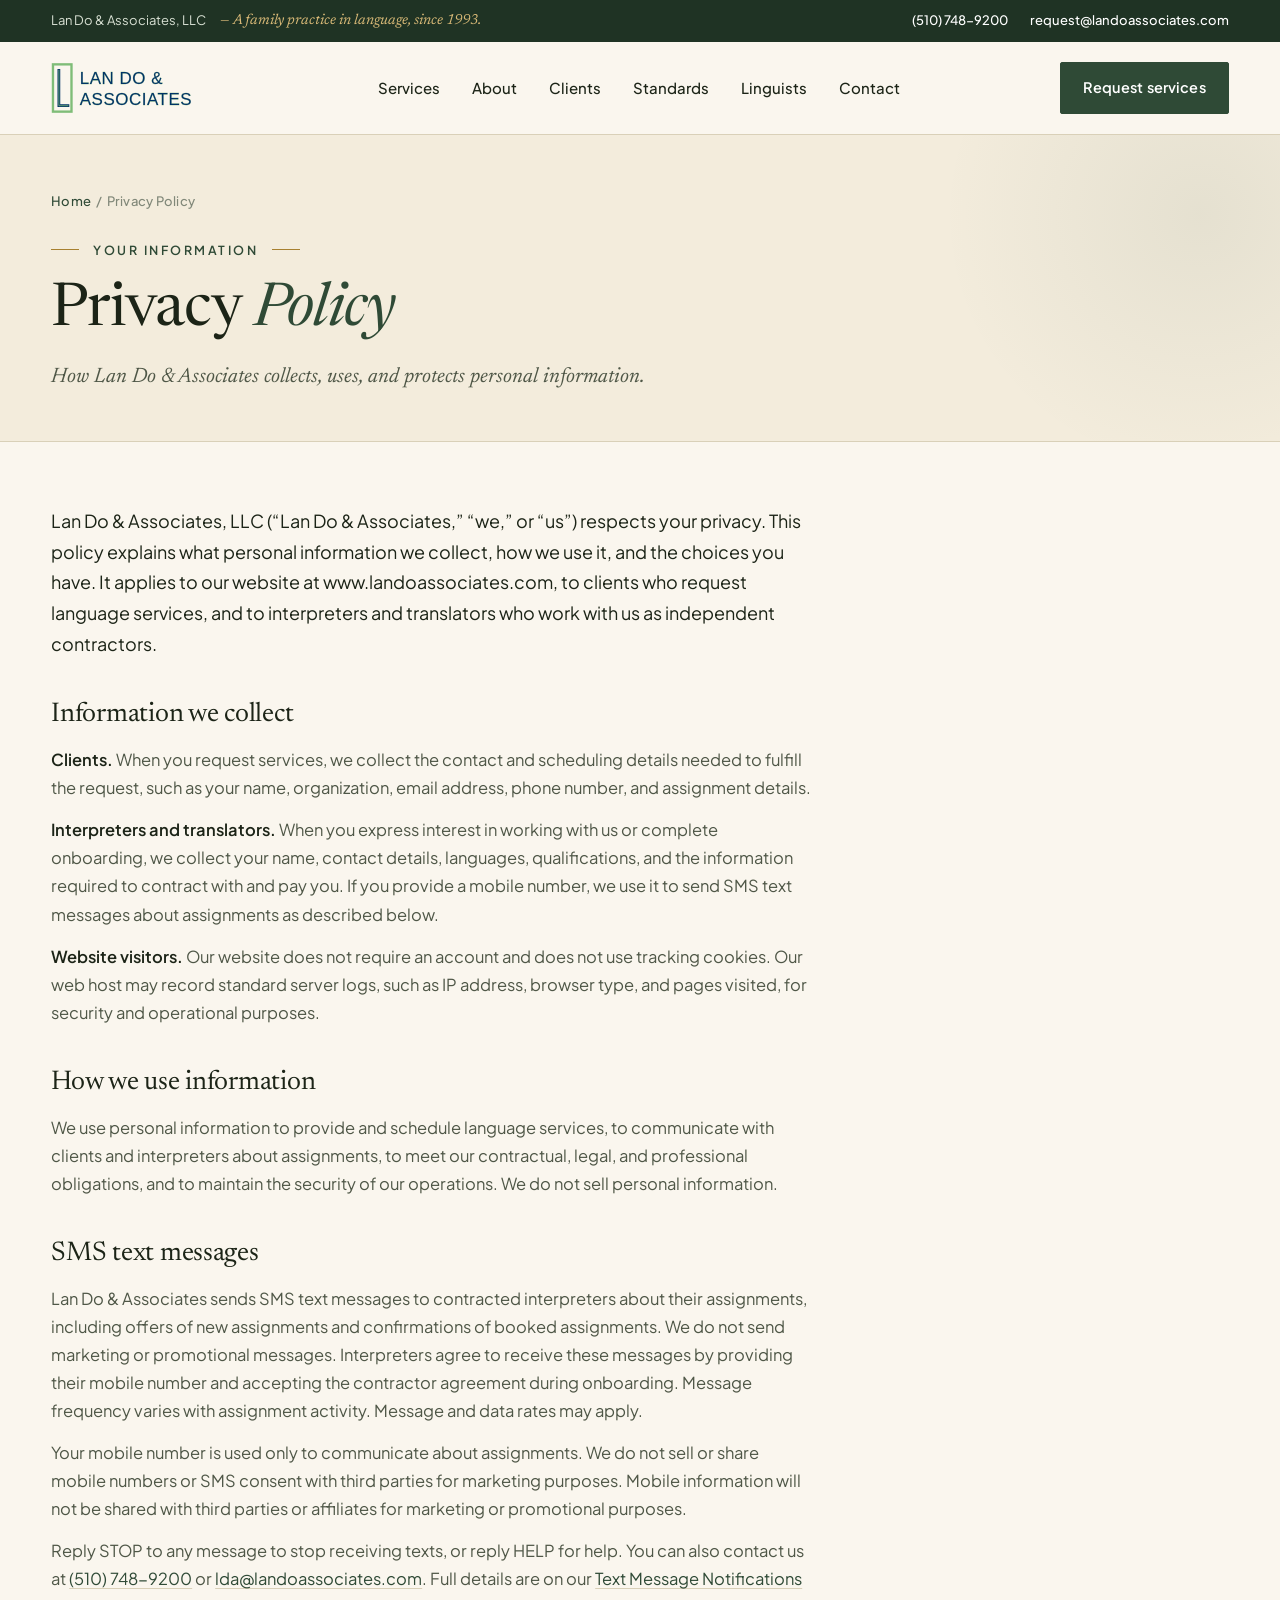
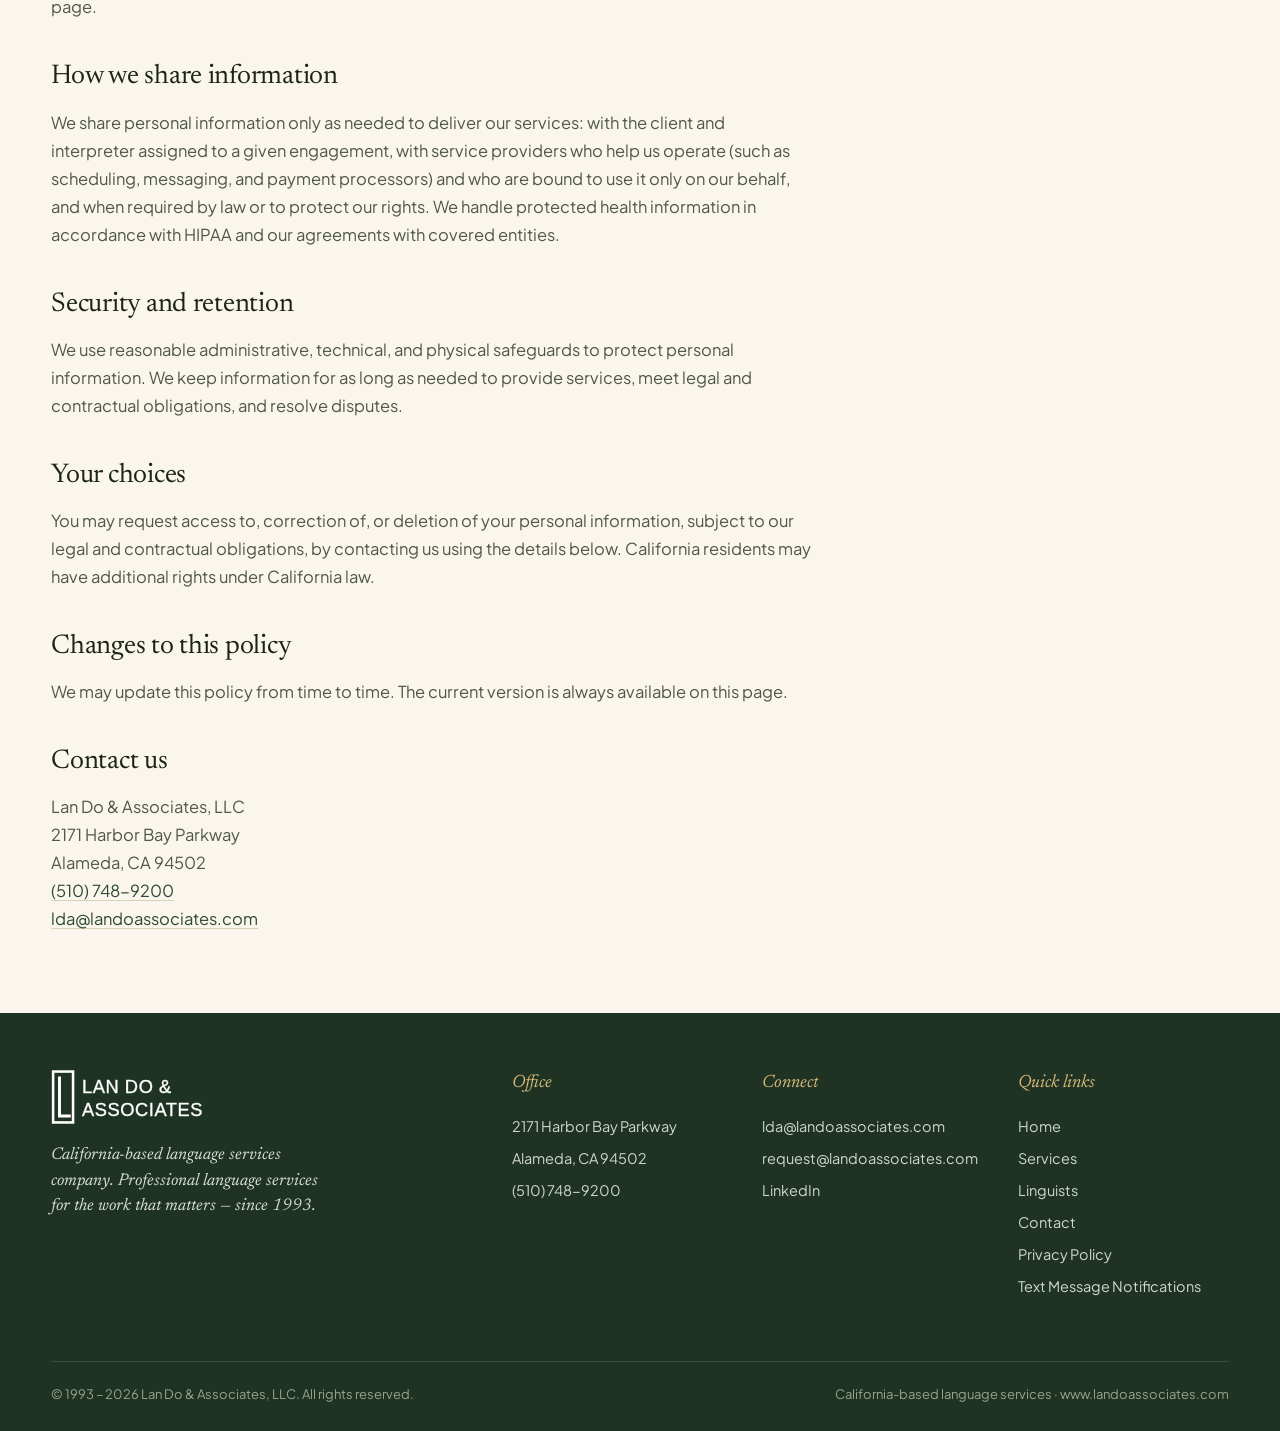
==== privacy/index.html @ 436f28d6 "Add SMS notifications and privacy policy pages for Twilio verification - /sms/: Text Message Notific" ====
<!DOCTYPE html>

<html lang="en">
<head>
<meta charset="UTF-8">
<meta name="viewport" content="width=device-width, initial-scale=1.0">
<title>Privacy Policy | Lan Do &amp; Associates</title>
<meta name="description" content="How Lan Do &amp; Associates collects, uses, and protects personal information from clients, interpreters, and website visitors, including mobile numbers used for SMS notifications.">
<link rel="canonical" href="https://www.landoassociates.com/privacy/">
<meta name="robots" content="index, follow">

<meta property="og:type" content="website">
<meta property="og:site_name" content="Lan Do &amp; Associates">
<meta property="og:title" content="Privacy Policy | Lan Do &amp; Associates">
<meta property="og:description" content="How Lan Do &amp; Associates collects, uses, and protects personal information.">
<meta property="og:url" content="https://www.landoassociates.com/privacy/">

<link rel="icon" type="image/svg+xml" href='data:image/svg+xml;utf8,<svg xmlns="http://www.w3.org/2000/svg" viewBox="0 0 64 64"><rect x="4" y="4" width="56" height="56" fill="%23faf6ee" stroke="%237fbd78" stroke-width="4"/><path d="M20 14V50H48" fill="none" stroke="%23003366" stroke-width="7" stroke-linecap="square" stroke-linejoin="miter"/><path d="M20 14V50H48" fill="none" stroke="%237fbd78" stroke-width="2" stroke-linecap="square" stroke-linejoin="miter"/></svg>'>
<link rel="preconnect" href="https://fonts.googleapis.com">
<link rel="preconnect" href="https://fonts.gstatic.com" crossorigin>
<link href="https://fonts.googleapis.com/css2?family=Newsreader:ital,opsz,wght@0,6..72,300..600;1,6..72,300..600&family=Plus+Jakarta+Sans:wght@300;400;500;600;700&display=swap" rel="stylesheet">
<style>
  :root {
    --paper: #faf6ee;
    --paper-2: #f3ecdc;
    --paper-3: #ede4ce;
    --ink: #1c2417;
    --ink-soft: #4f5747;
    --ink-mute: #818879;
    --line: #d9d0b8;
    --line-soft: rgba(28,36,23,0.08);
    --forest: #2f4a36;
    --forest-deep: #1f3324;
    --gold: #a78030;
    --gold-soft: #d8b977;
    --burgundy: #762d3c;
  }
  * { box-sizing: border-box; margin:0; padding:0; }
  html { scroll-behavior: smooth; }
  body {
    background: var(--paper);
    color: var(--ink);
    font-family: 'Plus Jakarta Sans', system-ui, sans-serif;
    font-size: 16.5px;
    line-height: 1.65;
    -webkit-font-smoothing: antialiased;
    text-rendering: optimizeLegibility;
  }
  .container { width: min(1180px, 92vw); margin: 0 auto; }
  a { color: inherit; }
  ::selection { background: var(--forest); color: var(--paper); }

  /* TOPBAR */
  .topbar { background: var(--forest-deep); color: #d8e0d3; padding: 9px 0; font-size: 13px; }
  .topbar-inner { display:flex; justify-content: space-between; align-items: center; gap: 16px; }
  .topbar-inner .left { display:flex; align-items: center; gap: 14px; }
  .topbar-inner .badge { font-family: 'Newsreader', serif; font-style: italic; color: var(--gold-soft); font-size: 14.5px; }
  .topbar-inner .right { display:flex; gap: 22px; }
  .topbar-inner a { color: #fff; text-decoration: none; font-weight: 500; }
  .topbar-inner a:hover { color: var(--gold-soft); }

  /* NAV */
  nav.main { background: var(--paper); border-bottom: 1px solid var(--line); position: sticky; top: 0; z-index: 30; }
  .nav-inner { display:flex; justify-content: space-between; align-items: center; padding: 20px 0; gap: 28px; }
  .nav-brand svg { height: 52px; width: auto; display:block; }
  .nav-links { list-style: none; display:flex; gap: 32px; }
  .nav-links a { text-decoration: none; font-size: 15px; font-weight: 500; color: var(--ink); position: relative; padding: 4px 0; transition: color 200ms; }
  .nav-links a:hover { color: var(--forest); }
  .nav-links a::after { content:""; position: absolute; left: 0; right: 0; bottom: -3px; height: 1px; background: var(--forest); transform: scaleX(0); transform-origin: left; transition: transform 220ms ease; }
  .nav-links a:hover::after { transform: scaleX(1); }
  .nav-cta { display:flex; gap: 10px; }
  .nav-toggle { display: none; }
  .nav-burger { display: none; }
  .nav-links .cta-li { display: none; }

  .btn { display:inline-flex; align-items: center; gap: 10px; text-decoration: none; font-family: 'Plus Jakarta Sans', sans-serif; font-weight: 600; font-size: 14.5px; padding: 13px 22px; border-radius: 2px; border: 1px solid transparent; transition: all 200ms ease; cursor: pointer; letter-spacing: 0.01em; }
  .btn.primary { background: var(--forest); color: #fff; border-color: var(--forest); }
  .btn.primary:hover { background: var(--forest-deep); border-color: var(--forest-deep); }

  /* COMPACT HERO */
  .page-hero {
    padding: 56px 0 48px;
    border-bottom: 1px solid var(--line);
    position: relative;
    overflow: hidden;
    background: var(--paper-2);
  }
  .page-hero::before {
    content:""; position: absolute;
    width: 520px; height: 520px; border-radius: 50%;
    background: radial-gradient(circle, rgba(47,74,54,0.07), transparent 70%);
    right: -180px; top: -180px;
  }
  .page-hero .inner { position: relative; z-index: 2; max-width: 760px; }
  .crumb {
    font-size: 13px; font-weight: 500; color: var(--ink-mute);
    margin-bottom: 18px; letter-spacing: 0.02em;
  }
  .crumb a { color: var(--forest); text-decoration: none; }
  .crumb a:hover { text-decoration: underline; }
  .eyebrow {
    display:inline-flex; align-items: center; gap: 14px;
    font-size: 12.5px; font-weight: 600; letter-spacing: 0.2em;
    text-transform: uppercase; color: var(--forest); margin-bottom: 20px;
  }
  .eyebrow::before, .eyebrow::after { content: ""; width: 28px; height: 1px; background: var(--gold); }
  .page-hero h1 {
    font-family: 'Newsreader', Georgia, serif; font-weight: 400;
    font-size: clamp(36px, 5vw, 60px); line-height: 1.06;
    letter-spacing: -0.02em; margin-bottom: 18px; color: var(--ink);
  }
  .page-hero h1 em { font-style: italic; color: var(--forest); }
  .page-hero .lede {
    font-family: 'Newsreader', serif; font-size: 21px; line-height: 1.5;
    color: var(--ink-soft); font-style: italic; max-width: 620px;
  }

  /* MAIN LAYOUT */
  .layout { max-width: 760px; padding: 64px 0 80px; }

  .block { margin-bottom: 40px; }
  .block:last-child { margin-bottom: 0; }
  .block h2 {
    font-family: 'Newsreader', serif; font-weight: 400;
    font-size: 27px; line-height: 1.15; letter-spacing: -0.01em;
    margin-bottom: 16px; color: var(--ink);
  }
  .block p { color: var(--ink-soft); font-size: 16.5px; line-height: 1.7; margin-bottom: 14px; }
  .block p:last-child { margin-bottom: 0; }
  .block p strong { color: var(--ink); font-weight: 600; }
  .block a { color: var(--forest); text-decoration: underline; text-decoration-color: var(--line); text-underline-offset: 3px; }
  .block a:hover { text-decoration-color: var(--forest); }
  .intro p { font-size: 18px; color: var(--ink); }

  /* FOOTER */
  footer { background: var(--forest-deep); color: #cfd9c9; padding: 56px 0 26px; }
  footer .container { display:grid; grid-template-columns: 2fr 1fr 1fr 1fr; gap: 40px; text-align: left; }
  footer .brand svg { height: 56px; width: auto; filter: brightness(0) invert(1); margin-bottom: 18px; display: block; }
  footer .brand p { color: #d8e0d3; font-family: 'Newsreader', serif; font-style: italic; font-size: 17px; line-height: 1.5; max-width: 280px; }
  footer h4 { font-family: 'Newsreader', serif; font-style: italic; font-weight: 400; color: var(--gold-soft); font-size: 18px; margin-bottom: 16px; }
  footer ul { list-style: none; }
  footer li { margin-bottom: 8px; font-size: 14.5px; }
  footer a { color: #cfd9c9; text-decoration: none; }
  footer a:hover { color: var(--gold-soft); }
  footer .copy { grid-column: 1 / -1; border-top: 1px solid rgba(255,255,255,0.12); padding-top: 22px; margin-top: 14px; font-size: 13px; color: #95a48c; display:flex; justify-content: space-between; flex-wrap: wrap; gap: 12px; }

  @media (max-width: 960px) {
    .nav-inner { position: relative; }
    .nav-brand svg { height: 44px; }
    .nav-cta { display: none; }
    .nav-burger { display: inline-flex; flex-direction: column; justify-content: center; gap: 6px; width: 30px; height: 30px; cursor: pointer; padding: 0; }
    .nav-burger span { display: block; height: 2px; background: var(--ink); width: 100%; transition: transform 220ms ease, opacity 220ms ease; transform-origin: center; }
    .nav-toggle:checked ~ .nav-burger span:nth-child(1) { transform: translateY(8px) rotate(45deg); }
    .nav-toggle:checked ~ .nav-burger span:nth-child(2) { opacity: 0; }
    .nav-toggle:checked ~ .nav-burger span:nth-child(3) { transform: translateY(-8px) rotate(-45deg); }
    .nav-links { display: none; position: absolute; top: 100%; left: 0; right: 0; background: var(--paper); flex-direction: column; gap: 0; border-top: 1px solid var(--line); border-bottom: 1px solid var(--line); padding: 4px 0; box-shadow: 0 18px 30px -20px rgba(28,36,23,0.18); }
    .nav-toggle:checked ~ .nav-links { display: flex; }
    .nav-links li { padding: 0 5vw; }
    .nav-links a { display: block; padding: 14px 0; border-bottom: 1px solid var(--line-soft); font-size: 16px; }
    .nav-links li:last-child a { border-bottom: 0; }
    .nav-links a::after { display: none; }
    .nav-links .cta-li { display: block; padding: 12px 5vw 6px; }
    .nav-links .cta-li a { background: var(--forest); color: #fff; text-align: center; padding: 13px 18px; border-radius: 2px; border-bottom: 0; display: block; font-weight: 600; }
    .topbar-inner { font-size: 12.5px; }
    .topbar-inner .left .badge { display: none; }

    .layout { padding: 48px 0 64px; }
    footer .container { grid-template-columns: 1fr 1fr; }
  }

  @media (max-width: 600px) {
    .page-hero { padding: 40px 0 36px; }
    .page-hero h1 { font-size: clamp(28px, 8vw, 38px); }
    .page-hero .lede { font-size: 18px; }
    .topbar-inner .left { display: none; }
    .topbar-inner { justify-content: flex-end; }
    .topbar-inner .right { gap: 18px; font-size: 12px; }
    .topbar-inner .right a:last-child { display: none; }
    .layout { padding: 40px 0 52px; }
    footer .container { grid-template-columns: 1fr; gap: 28px; }
    footer .copy { flex-direction: column; gap: 6px; font-size: 12.5px; text-align: center; }
  }
</style>
</head>
<body>
  <svg xmlns="http://www.w3.org/2000/svg" style="display:none" aria-hidden="true">
    <symbol id="lda-logo" viewBox="0 0 420 132">
      <rect x="5" y="6" width="47" height="120" fill="none" stroke="#7fbd78" stroke-width="6"/>
      <path d="M20 21V111H43" fill="none" stroke="#003366" stroke-width="7" stroke-linecap="square" stroke-linejoin="miter"/>
      <path d="M20 21V111H43" fill="none" stroke="#7fbd78" stroke-width="2" stroke-linecap="square" stroke-linejoin="miter"/>
      <text x="73" y="57" font-family="Optima, 'Trebuchet MS', 'Segoe UI', Arial, sans-serif" font-size="43" font-weight="500" letter-spacing="1.4" fill="#003366" stroke="#7fbd78" stroke-width="0.9" paint-order="stroke fill">LAN DO &amp;</text>
      <text x="73" y="110" font-family="Optima, 'Trebuchet MS', 'Segoe UI', Arial, sans-serif" font-size="43" font-weight="500" letter-spacing="1.4" fill="#003366" stroke="#7fbd78" stroke-width="0.9" paint-order="stroke fill">ASSOCIATES</text>
    </symbol>
  </svg>
  <div class="topbar">
    <div class="container topbar-inner">
      <div class="left">
        <span>Lan Do &amp; Associates, LLC</span>
        <span class="badge">— A family practice in language, since 1993.</span>
      </div>
      <div class="right">
        <a href="tel:5107489200">(510) 748-9200</a>
        <a href="mailto:request@landoassociates.com">request@landoassociates.com</a>
      </div>
    </div>
  </div>
  <nav class="main">
    <div class="container nav-inner">
      <a href="/" class="nav-brand" aria-label="Lan Do &amp; Associates"><svg role="img" viewBox="0 0 420 132" aria-label="Lan Do &amp; Associates"><use href="#lda-logo"/></svg></a>
      <input type="checkbox" id="nav-toggle" class="nav-toggle" aria-hidden="true">
      <label for="nav-toggle" class="nav-burger" aria-label="Toggle navigation menu" role="button" tabindex="0">
        <span></span><span></span><span></span>
      </label>
      <ul class="nav-links">
        <li><a href="/#services">Services</a></li>
        <li><a href="/#about">About</a></li>
        <li><a href="/#clients">Clients</a></li>
        <li><a href="/#standards">Standards</a></li>
        <li><a href="/#interpreters">Linguists</a></li>
        <li><a href="/#contact">Contact</a></li>
        <li class="cta-li"><a href="/#contact">Request services</a></li>
      </ul>
      <div class="nav-cta">
        <a href="/#contact" class="btn primary">Request services</a>
      </div>
    </div>
  </nav>

  <section class="page-hero">
    <div class="container">
      <div class="inner">
        <div class="crumb"><a href="/">Home</a> &nbsp;/&nbsp; Privacy Policy</div>
        <div class="eyebrow">Your information</div>
        <h1>Privacy <em>Policy</em></h1>
        <p class="lede">How Lan Do &amp; Associates collects, uses, and protects personal information.</p>
      </div>
    </div>
  </section>

  <div class="container">
    <main class="layout">
      <div class="block intro">
        <p>Lan Do &amp; Associates, LLC (“Lan Do &amp; Associates,” “we,” or “us”) respects your privacy. This policy explains what personal information we collect, how we use it, and the choices you have. It applies to our website at www.landoassociates.com, to clients who request language services, and to interpreters and translators who work with us as independent contractors.</p>
      </div>

      <div class="block">
        <h2>Information we collect</h2>
        <p><strong>Clients.</strong> When you request services, we collect the contact and scheduling details needed to fulfill the request, such as your name, organization, email address, phone number, and assignment details.</p>
        <p><strong>Interpreters and translators.</strong> When you express interest in working with us or complete onboarding, we collect your name, contact details, languages, qualifications, and the information required to contract with and pay you. If you provide a mobile number, we use it to send SMS text messages about assignments as described below.</p>
        <p><strong>Website visitors.</strong> Our website does not require an account and does not use tracking cookies. Our web host may record standard server logs, such as IP address, browser type, and pages visited, for security and operational purposes.</p>
      </div>

      <div class="block">
        <h2>How we use information</h2>
        <p>We use personal information to provide and schedule language services, to communicate with clients and interpreters about assignments, to meet our contractual, legal, and professional obligations, and to maintain the security of our operations. We do not sell personal information.</p>
      </div>

      <div class="block">
        <h2>SMS text messages</h2>
        <p>Lan Do &amp; Associates sends SMS text messages to contracted interpreters about their assignments, including offers of new assignments and confirmations of booked assignments. We do not send marketing or promotional messages. Interpreters agree to receive these messages by providing their mobile number and accepting the contractor agreement during onboarding. Message frequency varies with assignment activity. Message and data rates may apply.</p>
        <p>Your mobile number is used only to communicate about assignments. We do not sell or share mobile numbers or SMS consent with third parties for marketing purposes. Mobile information will not be shared with third parties or affiliates for marketing or promotional purposes.</p>
        <p>Reply STOP to any message to stop receiving texts, or reply HELP for help. You can also contact us at <a href="tel:5107489200">(510) 748-9200</a> or <a href="mailto:lda@landoassociates.com">lda@landoassociates.com</a>. Full details are on our <a href="/sms/">Text Message Notifications</a> page.</p>
      </div>

      <div class="block">
        <h2>How we share information</h2>
        <p>We share personal information only as needed to deliver our services: with the client and interpreter assigned to a given engagement, with service providers who help us operate (such as scheduling, messaging, and payment processors) and who are bound to use it only on our behalf, and when required by law or to protect our rights. We handle protected health information in accordance with HIPAA and our agreements with covered entities.</p>
      </div>

      <div class="block">
        <h2>Security and retention</h2>
        <p>We use reasonable administrative, technical, and physical safeguards to protect personal information. We keep information for as long as needed to provide services, meet legal and contractual obligations, and resolve disputes.</p>
      </div>

      <div class="block">
        <h2>Your choices</h2>
        <p>You may request access to, correction of, or deletion of your personal information, subject to our legal and contractual obligations, by contacting us using the details below. California residents may have additional rights under California law.</p>
      </div>

      <div class="block">
        <h2>Changes to this policy</h2>
        <p>We may update this policy from time to time. The current version is always available on this page.</p>
      </div>

      <div class="block">
        <h2>Contact us</h2>
        <p>Lan Do &amp; Associates, LLC<br>2171 Harbor Bay Parkway<br>Alameda, CA 94502<br><a href="tel:5107489200">(510) 748-9200</a><br><a href="mailto:lda@landoassociates.com">lda@landoassociates.com</a></p>
      </div>
    </main>
  </div>

  <footer>
    <div class="container">
      <div class="brand">
        <svg role="img" viewBox="0 0 420 132" aria-label="Lan Do &amp; Associates"><use href="#lda-logo"/></svg>
        <p>California-based language services company. Professional language services for the work that matters — since 1993.</p>
      </div>
      <div>
        <h4>Office</h4>
        <ul>
          <li>2171 Harbor Bay Parkway</li>
          <li>Alameda, CA 94502</li>
          <li><a href="tel:5107489200">(510) 748-9200</a></li>
        </ul>
      </div>
      <div>
        <h4>Connect</h4>
        <ul>
          <li><a href="mailto:lda@landoassociates.com">lda@landoassociates.com</a></li>
          <li><a href="mailto:request@landoassociates.com">request@landoassociates.com</a></li>
          <li><a href="https://www.linkedin.com/company/lan-do-associates-llc/" target="_blank" rel="noopener noreferrer">LinkedIn</a></li>
        </ul>
      </div>
      <div>
        <h4>Quick links</h4>
        <ul>
          <li><a href="/">Home</a></li>
          <li><a href="/#services">Services</a></li>
          <li><a href="/#interpreters">Linguists</a></li>
          <li><a href="/#contact">Contact</a></li>
          <li><a href="/privacy/">Privacy Policy</a></li>
          <li><a href="/sms/">Text Message Notifications</a></li>
        </ul>
      </div>
      <div class="copy">
        <span>© 1993 – 2026 Lan Do &amp; Associates, LLC. All rights reserved.</span>
        <span>California-based language services · www.landoassociates.com</span>
      </div>
    </div>
  </footer>
  <script>
    document.querySelectorAll('.nav-links a').forEach(function(a){
      a.addEventListener('click', function(){
        var t = document.getElementById('nav-toggle');
        if (t) t.checked = false;
      });
    });
  </script>
</body>
</html>
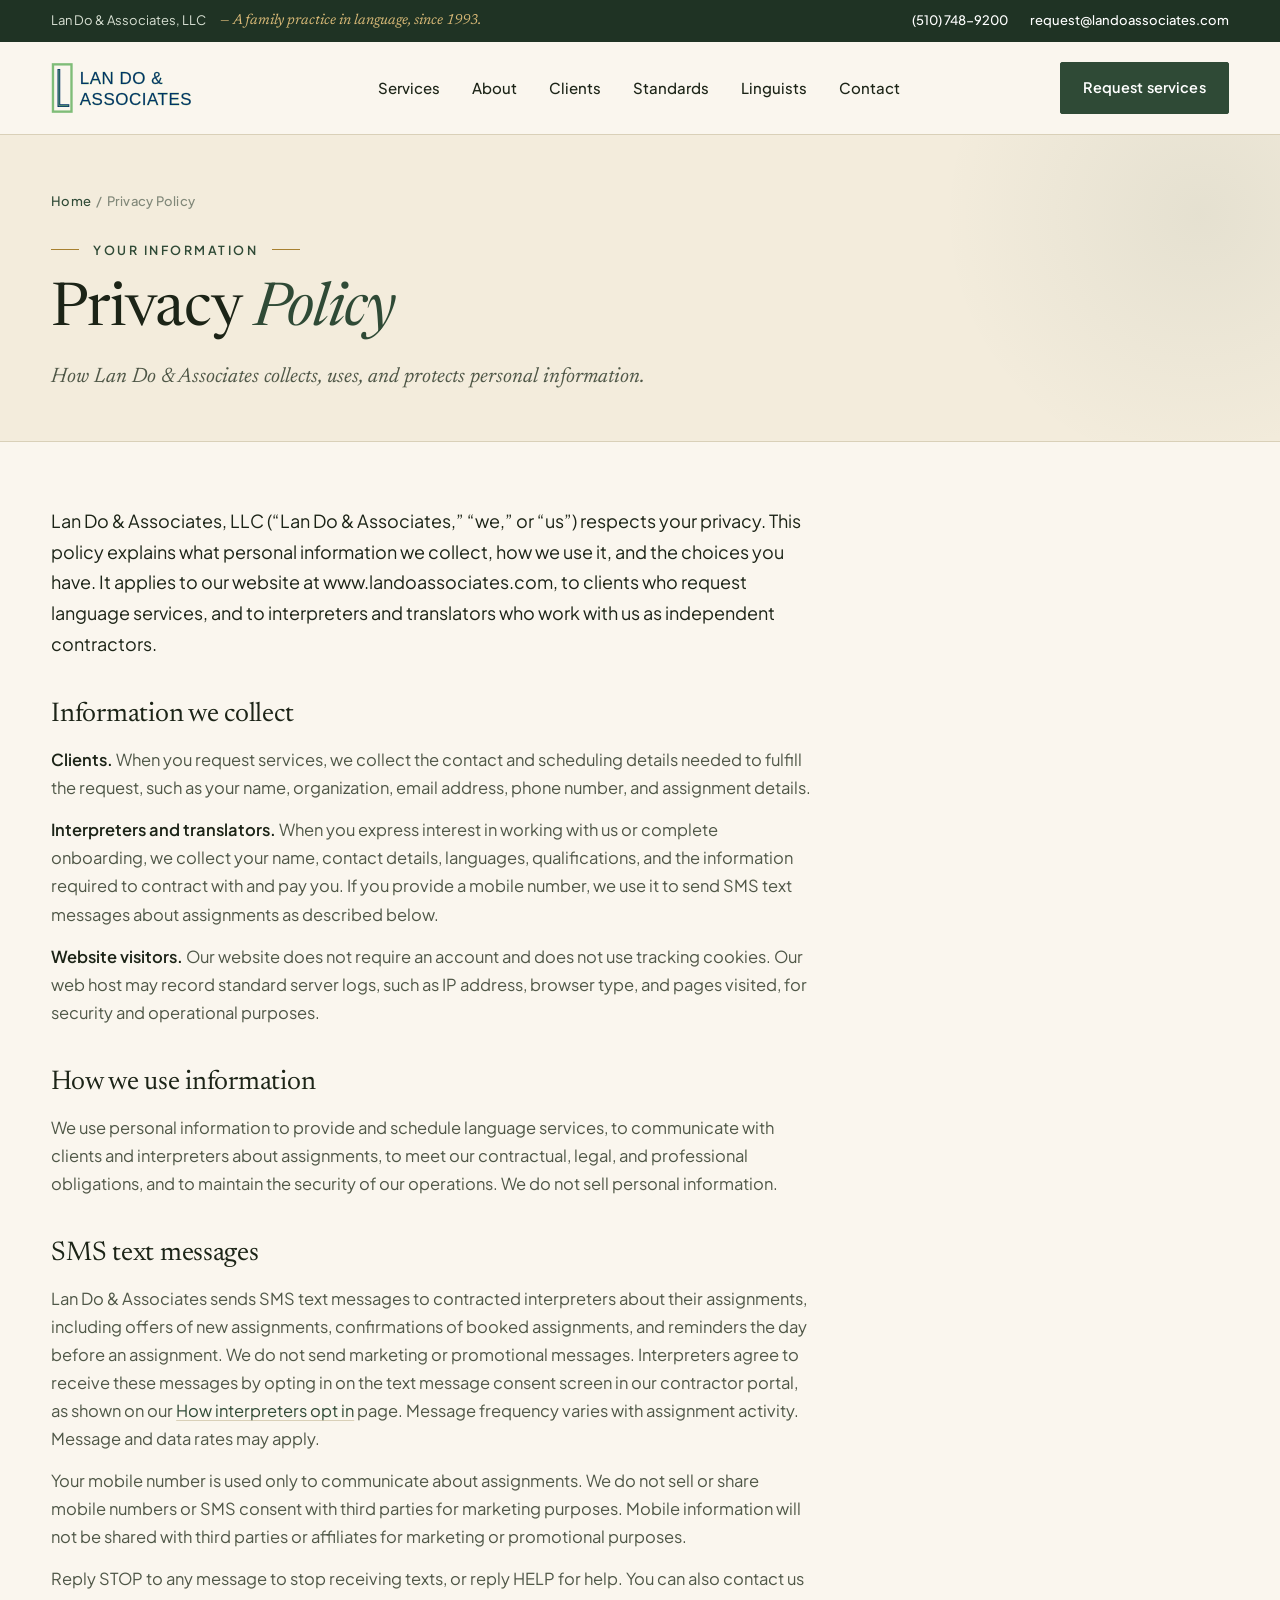
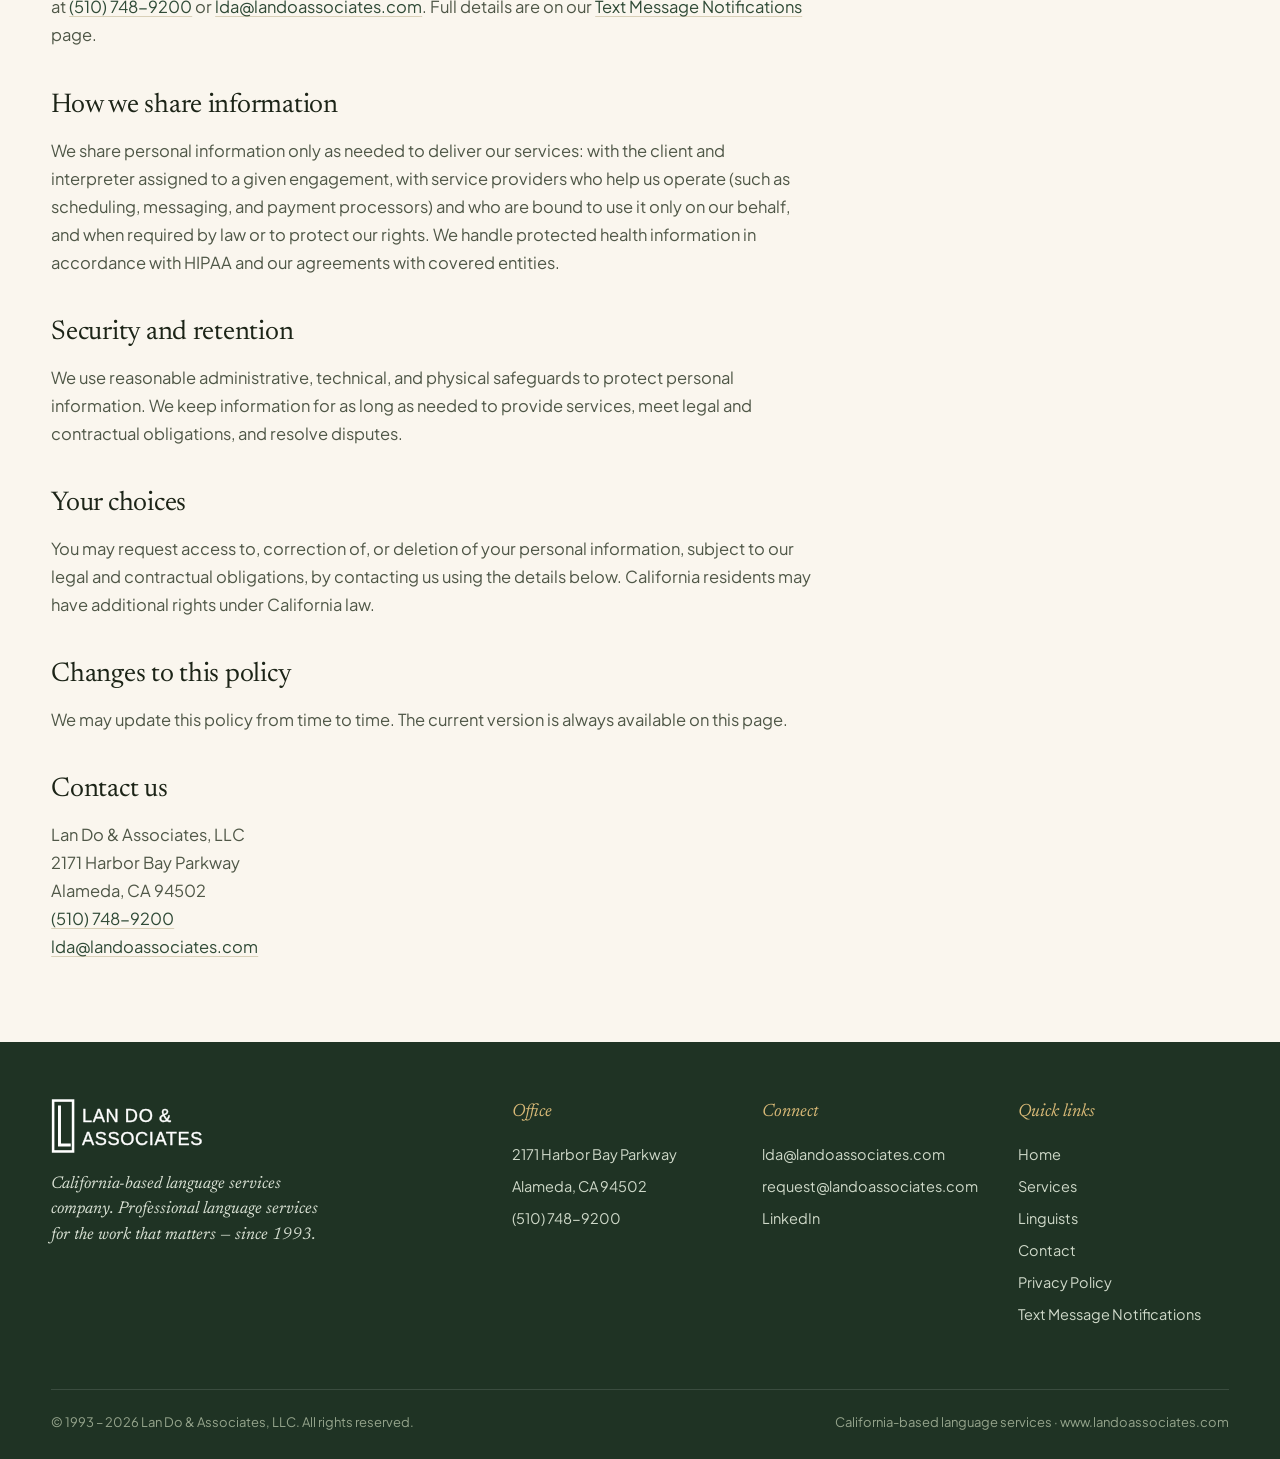
==== commit 353dce56: "Add SMS opt-in evidence page for Twilio toll-free verification Adds /sms/opt-in/, which documents ho" ====
--- a/privacy/index.html
+++ b/privacy/index.html
@@ -118,7 +118,7 @@
   /* MAIN LAYOUT */
   .layout { max-width: 760px; padding: 64px 0 80px; }
 
-  .block { margin-bottom: 40px; }
+  .block { margin-bottom: 40px; scroll-margin-top: 120px; }
   .block:last-child { margin-bottom: 0; }
   .block h2 {
     font-family: 'Newsreader', serif; font-weight: 400;
@@ -255,9 +255,9 @@
         <p>We use personal information to provide and schedule language services, to communicate with clients and interpreters about assignments, to meet our contractual, legal, and professional obligations, and to maintain the security of our operations. We do not sell personal information.</p>
       </div>
 
-      <div class="block">
+      <div class="block" id="text-messaging-terms">
         <h2>SMS text messages</h2>
-        <p>Lan Do &amp; Associates sends SMS text messages to contracted interpreters about their assignments, including offers of new assignments and confirmations of booked assignments. We do not send marketing or promotional messages. Interpreters agree to receive these messages by providing their mobile number and accepting the contractor agreement during onboarding. Message frequency varies with assignment activity. Message and data rates may apply.</p>
+        <p>Lan Do &amp; Associates sends SMS text messages to contracted interpreters about their assignments, including offers of new assignments, confirmations of booked assignments, and reminders the day before an assignment. We do not send marketing or promotional messages. Interpreters agree to receive these messages by opting in on the text message consent screen in our contractor portal, as shown on our <a href="/sms/opt-in/">How interpreters opt in</a> page. Message frequency varies with assignment activity. Message and data rates may apply.</p>
         <p>Your mobile number is used only to communicate about assignments. We do not sell or share mobile numbers or SMS consent with third parties for marketing purposes. Mobile information will not be shared with third parties or affiliates for marketing or promotional purposes.</p>
         <p>Reply STOP to any message to stop receiving texts, or reply HELP for help. You can also contact us at <a href="tel:5107489200">(510) 748-9200</a> or <a href="mailto:lda@landoassociates.com">lda@landoassociates.com</a>. Full details are on our <a href="/sms/">Text Message Notifications</a> page.</p>
       </div>
